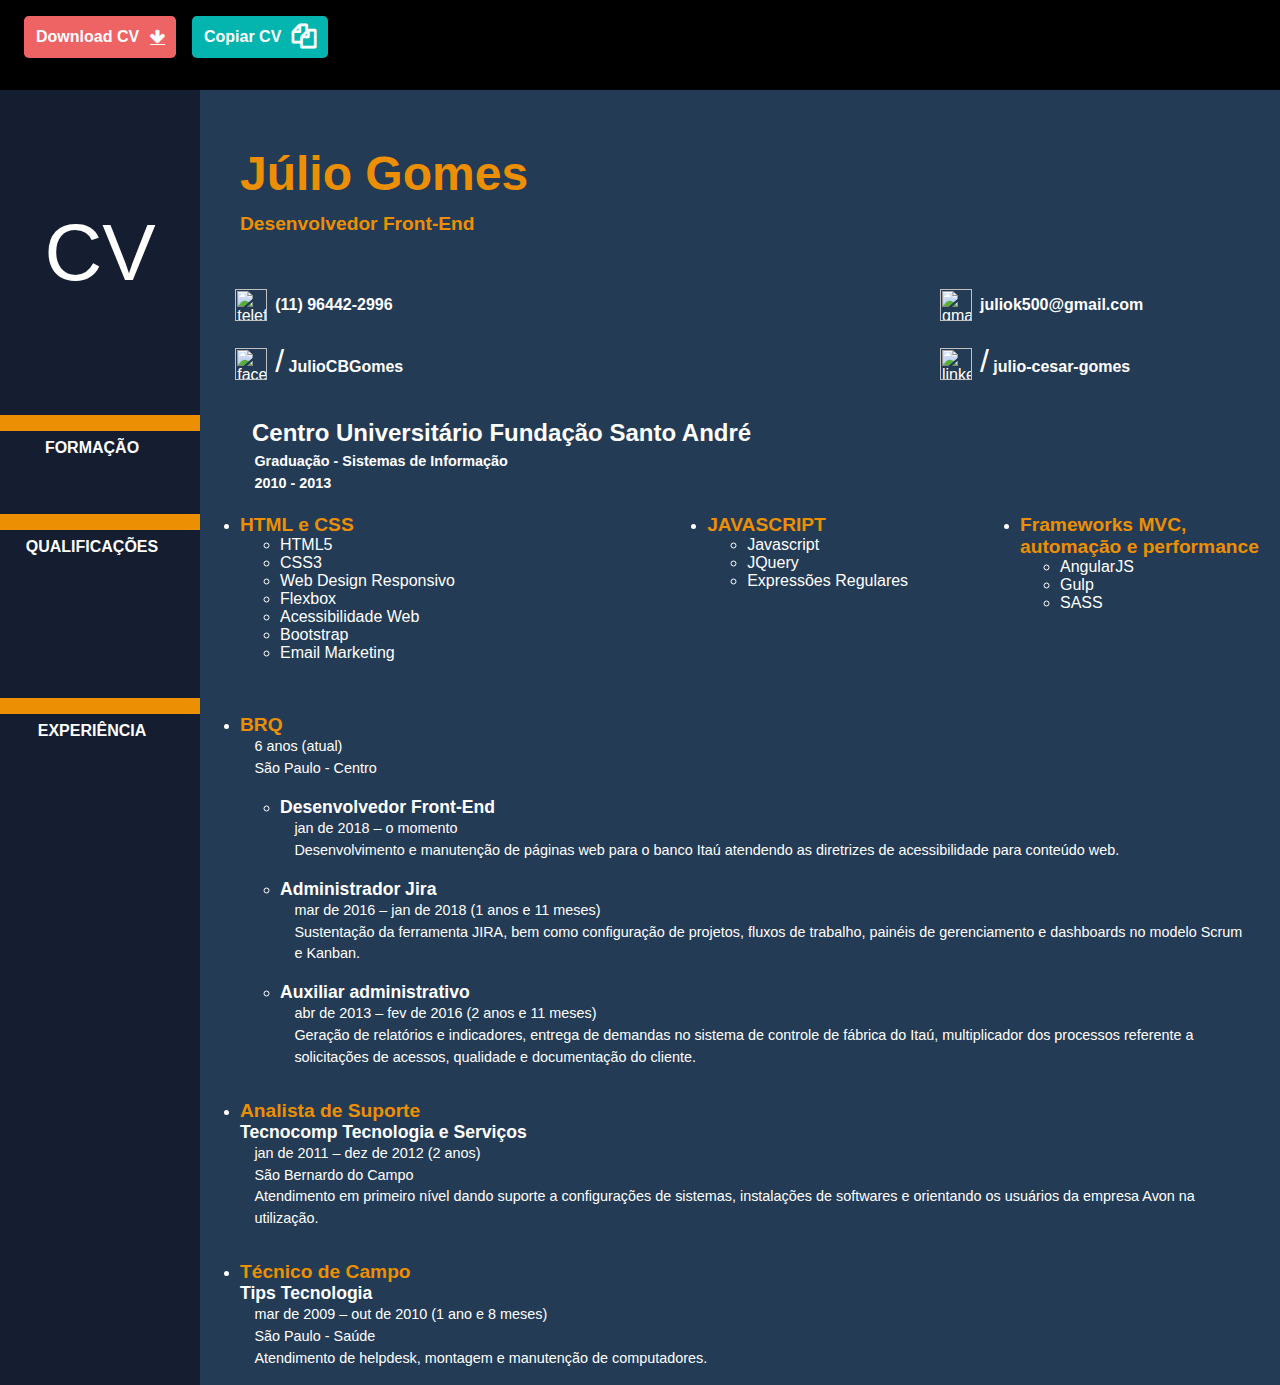
==== cv.html @ 5bc9f170 "upload fonts" ====
<html>

<head>
  <meta charset="utf-8">
  <meta name="viewport" content="width=device-width">
  <link rel="icon" href="img/favicon.ico">
  <title>.::CV - Júlio César::.</title>
  <link rel="stylesheet" href="fonts/css/fontello.css">
  <style>
    body {
      font-size: 16px;
      background-color: #000000;
      margin: 0;
    }
    table{
      font-family: sans-serif;
      color: #FFFFFF;
			margin-top: 3em;
    }
    .title {
      font-size: 3em;
      padding: 1em 0 0 0;
      color: #ED8F03;
    }

    .subtitle {
      font-size: 1.2em;
      padding: 0 0 2em 0;
      color: #ED8F03;
    }

    .contatos {
      font-weight: 600;
      line-height: 1.5em;
      padding: 1em 0;
    }

    img {
      width: 2em;
      height: 2em;
    }
    
    .padding-left{
      padding: 0 0 0 2.2em;
    }

    .cabecalho {
      font-weight: 600;
      padding: .5em 1em 0 0;
    }

    .height15 {
      height: 1em;
    }

    .height20 {
      height: 20px;
    }

    .desc {
      padding: 0 1em 0 2.5em;
    }
    .titulo-li{
      padding: 0em;
      font-weight: 600;
      font-size: 1.2em;
      color: #ED8F03;
    }
    .empresa{
      padding: 0;
      font-size: 1.1em;
      display: block;
			font-weight: 600;
    }
    p{
      font-size: .9em;
      padding: 0 1em;
      line-height: 1.5em;
      margin: 0em;
    }
    .padding-title{
      padding: 0 0 0 2.5em;
      font-weight: 600;
    }
    .padding-right{
      padding: 0 2em 0 1em;
    }
    .barra{
      font-size: 2em;
      font-weight: 100;
    }
    .padding-top{
      padding: 1em 0 0 0;
    }
		.padding-top-list{
			padding: 2em 0 0 0;
		}
		
    .formacao{
      font-weight: 600;
      font-size: 1.5em;
			padding: 0 .5em;
    }
    .desc-formacao{
      font-weight: 600;
      padding: 0 1em;
    }
    ul{
      color: #FFFFFF;
    }
    button{
			position: absolute;
			top: 1em;
			left: 12em;
			width: 8.5em;
			background-color: #04B4AE;
			outline: none;
			position: relative;
			border: 0;				
			padding: .75em;
			text-align: left;
			font-weight: 600;
			font-size: 1em;
			color: #FFFFFF;
			border-radius: .3em;
			cursor: pointer;
			z-index: 1;
			transition: background-color .5s ease;
		}		
		button:hover{
			background-color: rgba(4,180,174, 0.8);
		}
		button:hover + .tooltip{
			opacity: 1;
			margin-left: 0em;				
		}
		button::after{
			font-family: 'fontello';
			content: '\f0c5';												
			font-size: 1.5em;
			position: absolute;
			bottom: .4em;
			right: .5em;
		}			
		.anima-button::after{
			animation: animacao-button .5s ease;
		}

		@keyframes animacao-button{
			0%{
				opacity: 1;
			}
			33%{
				opacity: 0;
				transform: translateX(0);
			}
			66%{
				opacity: 0;
				transform: translateY(-1em);					
			}
			100%{
				opacity: 1;					
				transform: translateY(0);					
			}
		}
		.tooltip{
			position: absolute;
			top: 1em;
			left: 21em;
			width: 30em;
			height: 6.5em;
			border-radius: .2em;				
			background-color: rgba(4,180,174,0.5);
			font-size: 1em;
			font-weight: 600;
			text-align: left;
			padding: .5em 0 0 .8em;				
			font-family: sans-serif;							
			z-index: 0;
			color: #FFFFFF;
			opacity: 0;
			margin-left: -3em;
			transition: opacity .5s ease, margin-left .5s ease;
		}
		.tooltip::before{
			content: '';
			position: absolute;
			top: .8em;
			left: -1em;
			border-style: solid;
			border-width: .5em;
			border-color: transparent rgba(4,180,174,0.5) transparent transparent;				
		}
		@media (max-width: 890px){
			.tooltip{
				top: 5em;
				left: 11.5em;
				margin-left: 0;
				margin-top: -3em;
				transition: opacity .5s ease, margin-top .5s ease;
			}		
			.tooltip::before{
				top: -1em;
				left: .5em;
				border-color: transparent transparent rgba(4,180,174,0.5) transparent;				
			}
			
			button:hover + .tooltip{
				opacity: 1;
				margin-top: 0em;				
			}
		}
		.lista-tooltip{
			font-size: .9em;						
			padding-left: 1em;
			list-style: decimal;
		}
		.cv{
			font-size: 5em;				
		}
		#downloadCV{
			position: absolute;
			top: 1em;
			left: 1.5em;
			background-color: rgb(238,99,99); /*#04B4AE*/
			width: 8em;			
			padding: .75em;
			font-weight: 600;
			color: #FFFFFF;
			font-family: sans-serif;
			text-decoration: none;
			border-radius: .3em;
			transition: background-color .5s ease;
		}
		#downloadCV:hover{
			background-color: rgba(238,99,99, 0.8);
		}
		#downloadCV::after{
			font-family: 'fontello';
			content: '\e809';
			position: absolute;
			right: .7em;
			border-bottom: solid .05em;
		}
  </style>
</head>

<body>
	<a id="downloadCV" href="CV-Julio-Cesar.docx" download="CV-Julio-Cesar.docx">Download CV</a>
  <button id="btnCV" type="button">Copiar CV</button>
  <span id="tooltip" class="tooltip">Envie meu CV no formato de email marketing para algum amigo clicando no botão Copiar CV.
		<ul class="lista-tooltip">
			<li>Clique no botão Copiar CV.</li>
			<li>Crie um novo email e use as teclas de colar (CTRL+V) no corpo do email que irá enviar para seu amigo. Pronto!</li>				
		</ul>
		<a id="fechar" href="javascript:"></a>
  </span>
  <center>     
    <table id="tabela" cellpadding="0" cellspacing="0" border="0" bgcolor="#243B55" align="center" width="100%">
      <tbody>
        <tr>
					<td class="cv" align="center" rowspan="4" width="200" bgcolor="#141E30">CV</td>
					<td colspan="5" class="padding-title">
						<p class="title">Júlio Gomes</p>
						<p class="subtitle">Desenvolvedor Front-End</p>
					</td>
				</tr> 
        <tr>
          <td width="40" class="padding-left"><img src="https://png.icons8.com/color/2x/whatsapp.png" alt="telefone"></td>
          <td class="contatos" colspan="2">(11) 96442-2996</td>
          <td style="padding-left: 7.6em;" width="40"><img src="https://png.icons8.com/color/2x/gmail.png" alt="gmail"></td>
          <td class="contatos">juliok500@gmail.com</td>
        </tr>
        <tr>
          <td width="40" class="padding-left"><img src="https://png.icons8.com/color/2x/facebook.png" alt="facebook"></td>
          <td class="contatos" colspan="2"><span class="barra"> /</span> JulioCBGomes</td>
          <td style="padding-left: 7.6em;" width="40"><img src="https://png.icons8.com/color/2x/linkedin.png" alt="linkedin"></td>
          <td class="contatos"><span class="barra">/</span> julio-cesar-gomes</td>
        </tr>
        <tr class="height20"></tr>
        <tr>
          <td bgcolor="#ED8F03" class="height15"></td>
          <td rowspan="2" colspan="5" class="desc">
            <p class="formacao">Centro Universitário Fundação Santo André</p>
            <p class="desc-formacao">Graduação - Sistemas de Informação</p>
            <p class="desc-formacao">2010 - 2013</p>
          </td>
        </tr>
        <tr>
          <td class="cabecalho" valign="top" align="center" rowspan="2" bgcolor="#141E30">FORMAÇÃO</td>
        </tr>
        <tr class="height20"></tr>
        <tr>
          <td bgcolor="#ED8F03" class="height15"></td>
          <td rowspan="2" colspan="2">
            <ul>
              <li><span class="titulo-li">HTML e CSS</span></li>
              <ul>
                <li>HTML5</li>
                <li>CSS3</li>
                <li>Web Design Responsivo</li>
                <li>Flexbox</li>
                <li>Acessibilidade Web</li>
                <li>Bootstrap</li>
                <li>Email Marketing</li>
              </ul>
            </ul>
          </td>
          <td rowspan="2" colspan="2" valign="top">
            <ul>
              <li><span class="titulo-li">JAVASCRIPT</span></li>
              <ul>
                <li>Javascript</li>
                <li>JQuery</li>
                <li>Expressões Regulares</li>
              </ul>
            </ul>
          </td>
          <td rowspan="2" valign="top" width="300">
            <ul>
              <li><span class="titulo-li">Frameworks MVC, automação e performance</span></li>
              <ul>
                <li>AngularJS</li>
                <li>Gulp</li>
                <li>SASS</li>
              </ul>
            </ul>
          </td>
        </tr>
        <tr>
          <td class="cabecalho" valign="top" align="center" rowspan="2" bgcolor="#141E30">QUALIFICAÇÕES</td>
        </tr>
        <tr class="height20"></tr>
        <tr>
          <td bgcolor="#ED8F03" class="height15"></td>
          <td rowspan="2" colspan="5">
            <ul>
             <li class="padding-top"><span class="titulo-li">BRQ</span></li>
              <p>6 anos (atual)</p>
              <p>São Paulo - Centro</p>
              <ul>
                <li><span class="empresa padding-top">Desenvolvedor Front-End</span></li>
								<p>jan de 2018 – o momento</p>
								<p>Desenvolvimento e manutenção de páginas web para o banco Itaú atendendo as diretrizes de acessibilidade para conteúdo web.</p>
                  
								<li><span class="empresa padding-top">Administrador Jira</span></li>
								<p>mar de 2016 – jan de 2018 (1 anos e 11 meses)</p>
								<p class="padding-right">Sustentação da ferramenta JIRA, bem como configuração de projetos, fluxos de trabalho, painéis de gerenciamento e dashboards no modelo Scrum e Kanban.</p>
             
             		<li><span class="empresa padding-top">Auxiliar administrativo</span></li>
                <p>abr de 2013 – fev de 2016 (2 anos e 11 meses)</p>
                <p class="padding-right">Geração de relatórios e indicadores, entrega de demandas no sistema de controle de fábrica do Itaú, multiplicador dos processos referente a solicitações de acessos, qualidade e documentação do cliente.</p>
              </ul>
                
              <li class="padding-top-list"><span class="titulo-li">Analista de Suporte</span></li>
              <span class="empresa">Tecnocomp Tecnologia e Serviços</span>
							<p>jan de 2011 – dez de 2012 (2 anos)</p>
							<p>São Bernardo do Campo</p>
							<p class="padding-right">Atendimento em primeiro nível dando suporte a configurações de sistemas, instalações de softwares e orientando os usuários da empresa Avon na utilização.</p>
                
							<li class="padding-top-list"><span class="titulo-li">Técnico de Campo</span></li>
							<span class="empresa">Tips Tecnologia</span>
							<p>mar de 2009 – out de 2010 (1 ano e 8 meses)</p>
							<p>São Paulo - Saúde</p>
							<p>Atendimento de helpdesk, montagem e manutenção de computadores.</p>                
              
            </ul>
          </td>
        </tr>
        <tr>
          <td class="cabecalho" valign="top" align="center" bgcolor="#141E30">EXPERIÊNCIA</td>
        </tr>
      </tbody>
    </table>
  </center>
  <script src="https://code.jquery.com/jquery-3.3.1.min.js"></script>
  <script>		
			btnCV.addEventListener('click', animaButton)
			btnCV.addEventListener('click', copiaTabela)
			downloadCV.addEventListener('click', animaButton)		
		
			function selectElementContents(el) {
				var range;
				if (window.getSelection && document.createRange) {
					range = document.createRange();
					var sel = window.getSelection();
					range.selectNodeContents(el);
					sel.removeAllRanges();
					sel.addRange(range);
				}
			}

			function copiaTabela() {					
				selectElementContents(document.getElementById("tabela"));
				document.execCommand('copy');					
			}
		
			function animaButton(){
				var th = this;
				th.classList.add("anima-button");
				setTimeout(function(){ th.classList.remove("anima-button"); }, 500);
			}
		</script>
</body>

</html>
---- fonts/css/fontello.css ----
@font-face {
  font-family: 'fontello';
  src: url('../font/fontello.eot?64990547');
  src: url('../font/fontello.eot?64990547#iefix') format('embedded-opentype'),
       url('../font/fontello.woff2?64990547') format('woff2'),
       url('../font/fontello.woff?64990547') format('woff'),
       url('../font/fontello.ttf?64990547') format('truetype'),
       url('../font/fontello.svg?64990547#fontello') format('svg');
  font-weight: normal;
  font-style: normal;
}
/* Chrome hack: SVG is rendered more smooth in Windozze. 100% magic, uncomment if you need it. */
/* Note, that will break hinting! In other OS-es font will be not as sharp as it could be */
/*
@media screen and (-webkit-min-device-pixel-ratio:0) {
  @font-face {
    font-family: 'fontello';
    src: url('../font/fontello.svg?64990547#fontello') format('svg');
  }
}
*/
 
 [class^="icon-"]:before, [class*=" icon-"]:before {
  font-family: "fontello";
  font-style: normal;
  font-weight: normal;
  speak: none;
 
  display: inline-block;
  text-decoration: inherit;
  width: 1em;
  margin-right: .2em;
  text-align: center;
  /* opacity: .8; */
 
  /* For safety - reset parent styles, that can break glyph codes*/
  font-variant: normal;
  text-transform: none;
 
  /* fix buttons height, for twitter bootstrap */
  line-height: 1em;
 
  /* Animation center compensation - margins should be symmetric */
  /* remove if not needed */
  margin-left: .2em;
 
  /* you can be more comfortable with increased icons size */
  /* font-size: 120%; */
 
  /* Font smoothing. That was taken from TWBS */
  -webkit-font-smoothing: antialiased;
  -moz-osx-font-smoothing: grayscale;
 
  /* Uncomment for 3D effect */
  /* text-shadow: 1px 1px 1px rgba(127, 127, 127, 0.3); */
}
 
.icon-adjust:before { content: '\e800'; } /* '' */
.icon-briefcase:before { content: '\e801'; } /* '' */
.icon-book:before { content: '\e802'; } /* '' */
.icon-star:before { content: '\e803'; } /* '' */
.icon-star-empty:before { content: '\e804'; } /* '' */
.icon-flight:before { content: '\e805'; } /* '' */
.icon-down-open:before { content: '\e806'; } /* '' */
.icon-phone:before { content: '\e807'; } /* '' */
.icon-mail:before { content: '\e808'; } /* '' */
.icon-down-big:before { content: '\e809'; } /* '' */
.icon-cancel:before { content: '\e80a'; } /* '' */
.icon-up-big:before { content: '\e80b'; } /* '' */
.icon-facebook:before { content: '\f09a'; } /* '' */
.icon-docs:before { content: '\f0c5'; } /* '' */
.icon-mail-alt:before { content: '\f0e0'; } /* '' */
.icon-linkedin:before { content: '\f0e1'; } /* '' */
.icon-code:before { content: '\f121'; } /* '' */
.icon-rocket:before { content: '\f135'; } /* '' */
.icon-html5:before { content: '\f13b'; } /* '' */
.icon-css3:before { content: '\f13c'; } /* '' */
.icon-male:before { content: '\f183'; } /* '' */
.icon-graduation-cap:before { content: '\f19d'; } /* '' */
.icon-paper-plane:before { content: '\f1d8'; } /* '' */
.icon-whatsapp:before { content: '\f232'; } /* '' */
.icon-facebook-circled:before { content: '\f30d'; } /* '' */
.icon-linkedin-circled:before { content: '\f319'; } /* '' */
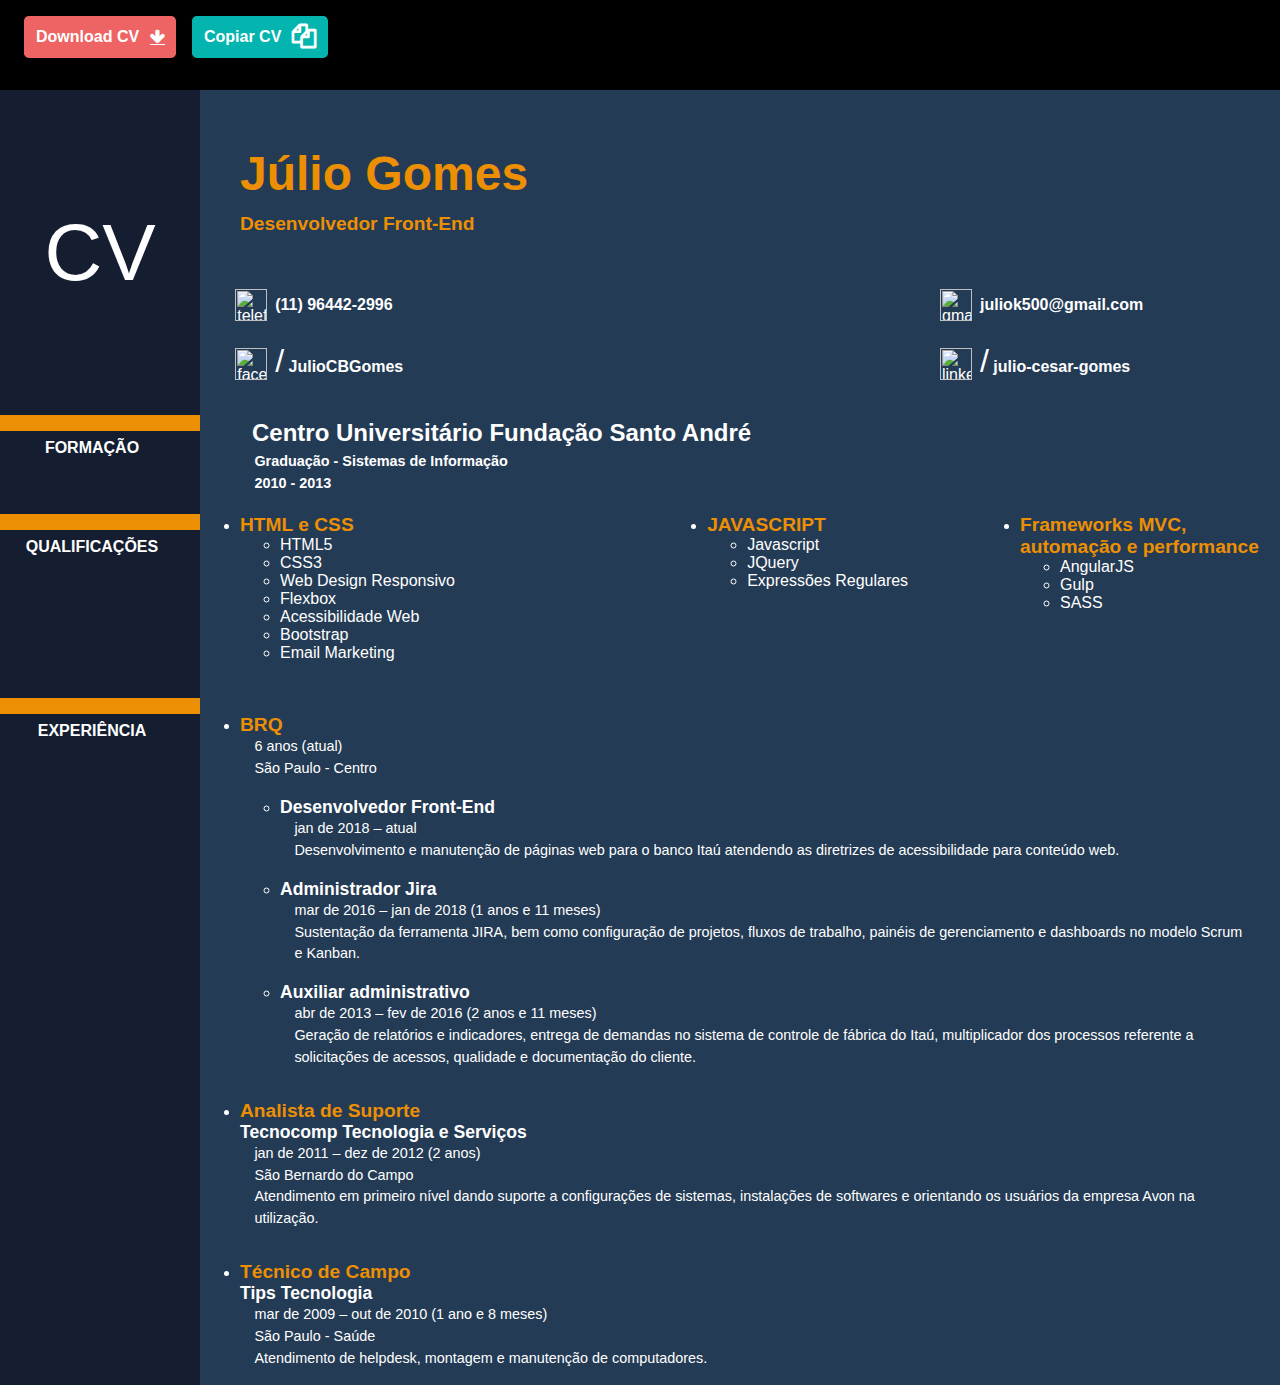
==== commit aba43988: "Update cv.html" ====
--- a/cv.html
+++ b/cv.html
@@ -340,7 +340,7 @@
               <p>São Paulo - Centro</p>
               <ul>
                 <li><span class="empresa padding-top">Desenvolvedor Front-End</span></li>
-								<p>jan de 2018 – o momento</p>
+								<p>jan de 2018 – atual</p>
 								<p>Desenvolvimento e manutenção de páginas web para o banco Itaú atendendo as diretrizes de acessibilidade para conteúdo web.</p>
                   
 								<li><span class="empresa padding-top">Administrador Jira</span></li>
@@ -403,4 +403,4 @@
 		</script>
 </body>
 
-</html>+</html>
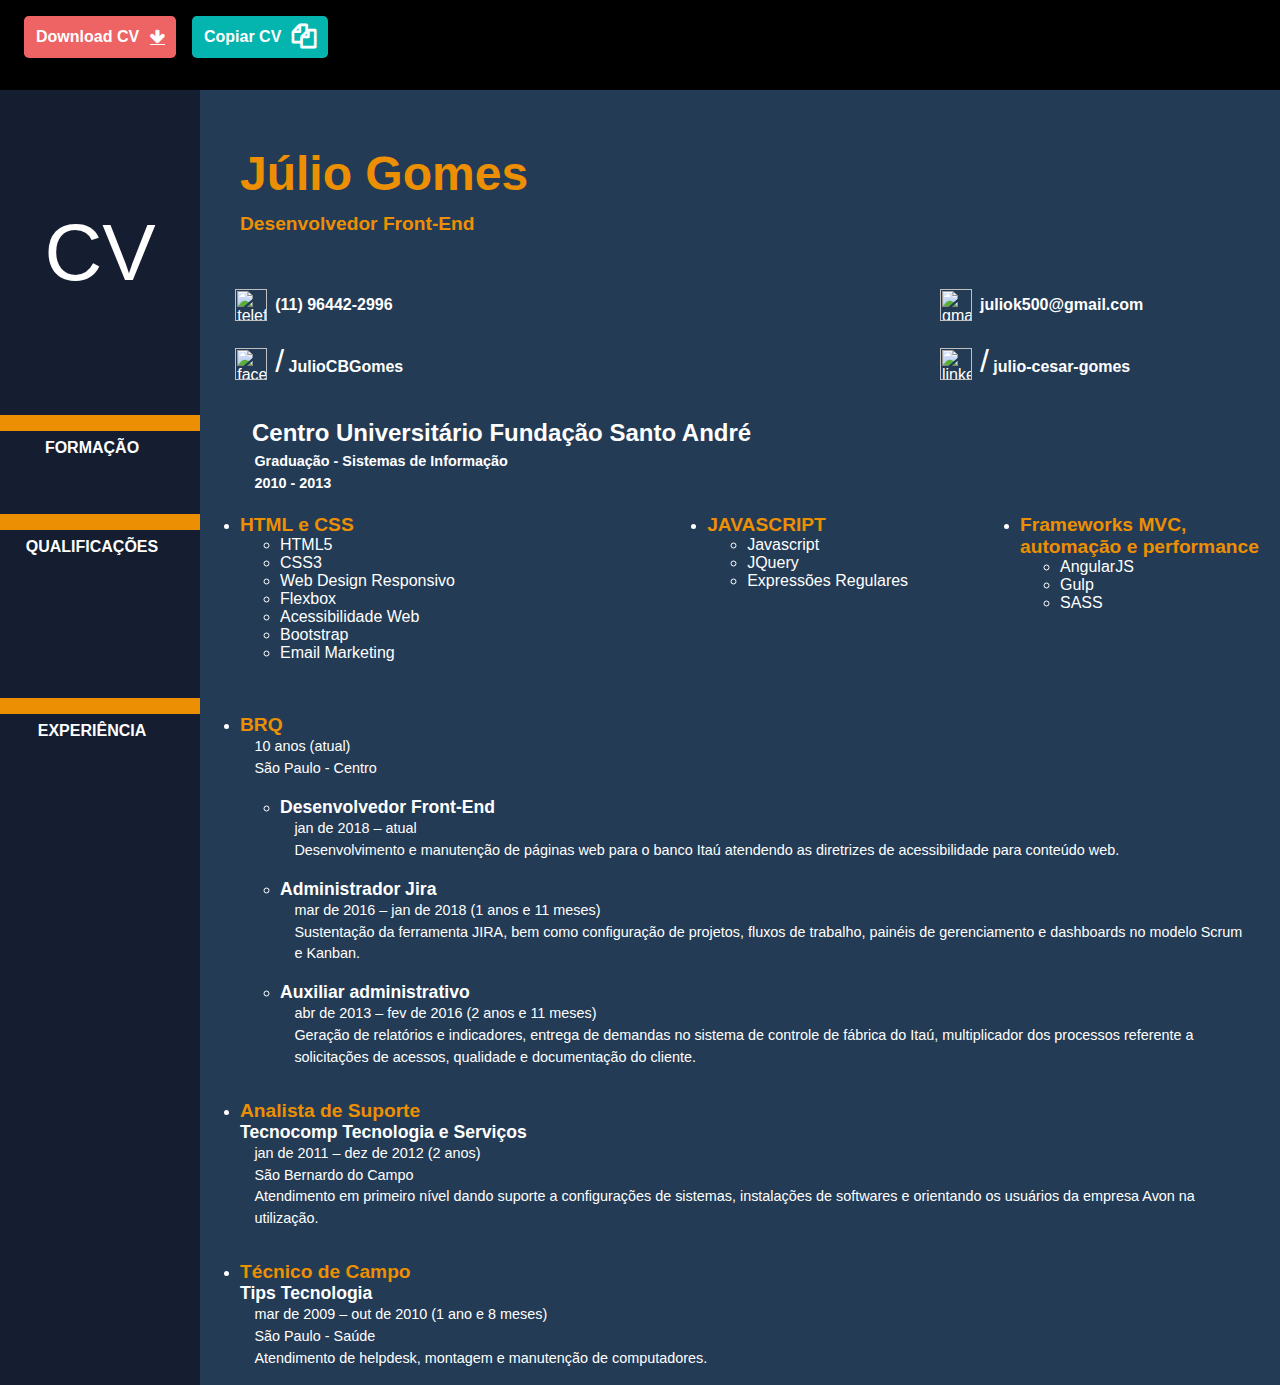
==== commit aa5c37a8: "Update cv.html" ====
--- a/cv.html
+++ b/cv.html
@@ -336,7 +336,7 @@
           <td rowspan="2" colspan="5">
             <ul>
              <li class="padding-top"><span class="titulo-li">BRQ</span></li>
-              <p>6 anos (atual)</p>
+              <p>10 anos (atual)</p>
               <p>São Paulo - Centro</p>
               <ul>
                 <li><span class="empresa padding-top">Desenvolvedor Front-End</span></li>
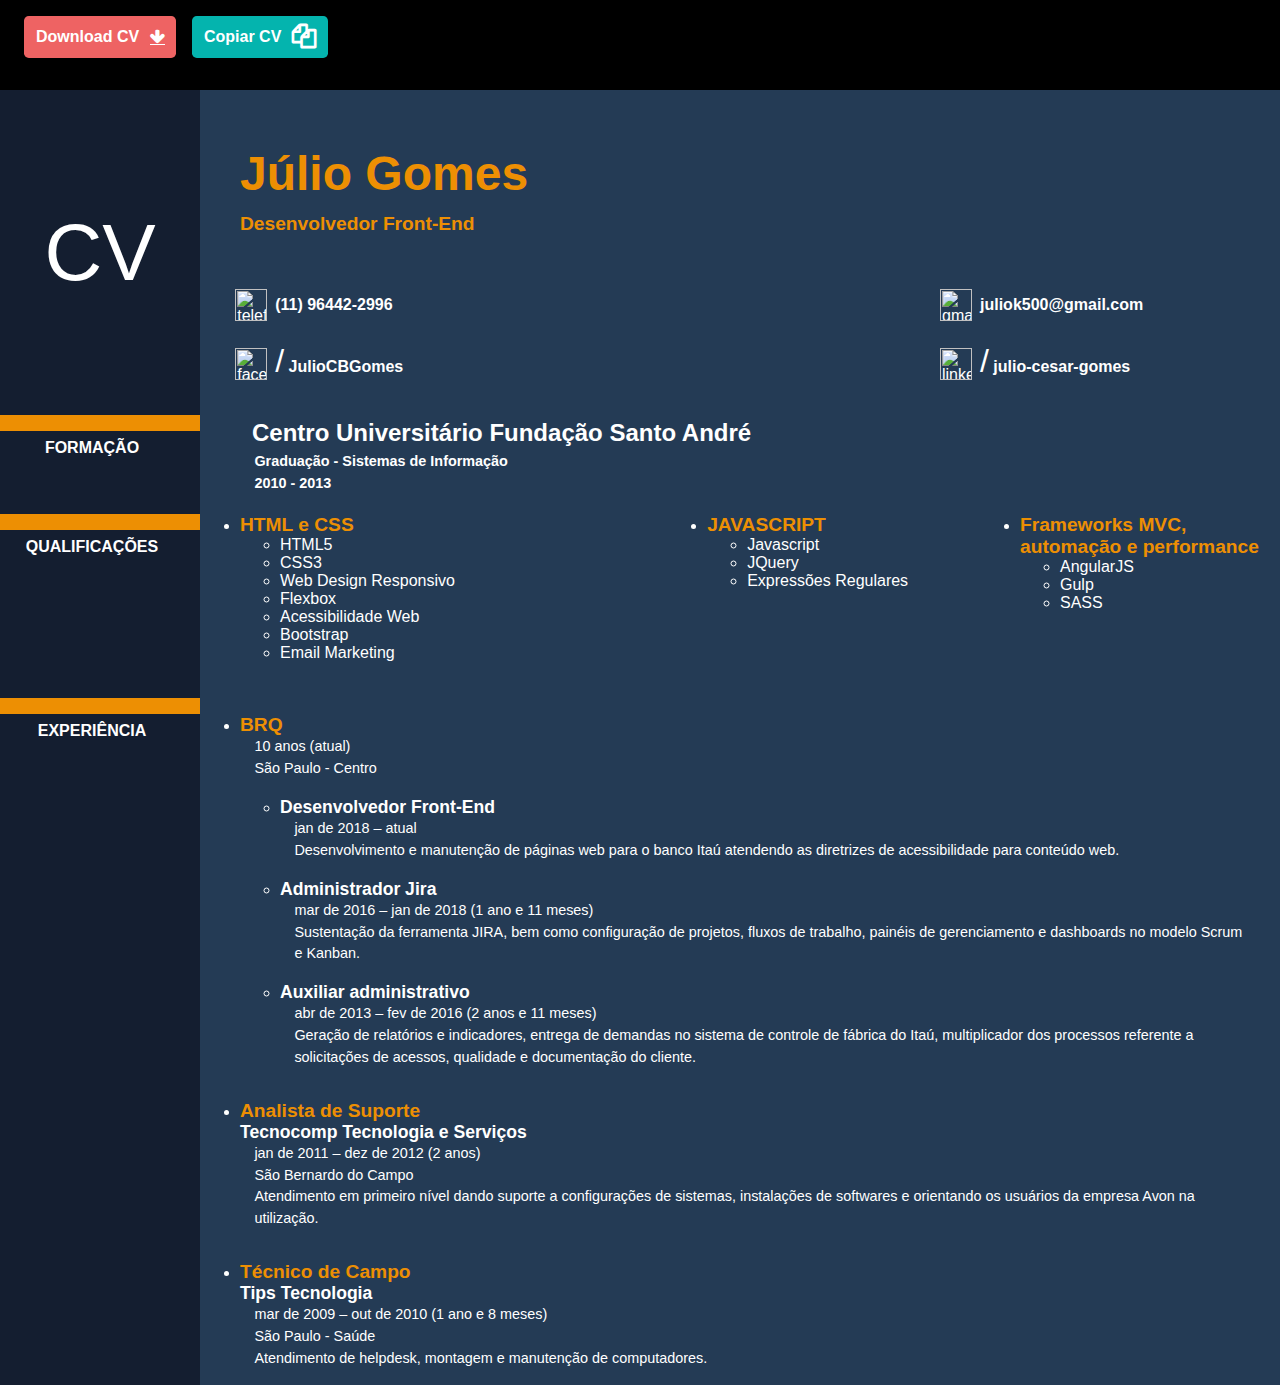
==== commit e78da3d3: "Update cv.html" ====
--- a/cv.html
+++ b/cv.html
@@ -344,7 +344,7 @@
 								<p>Desenvolvimento e manutenção de páginas web para o banco Itaú atendendo as diretrizes de acessibilidade para conteúdo web.</p>
                   
 								<li><span class="empresa padding-top">Administrador Jira</span></li>
-								<p>mar de 2016 – jan de 2018 (1 anos e 11 meses)</p>
+								<p>mar de 2016 – jan de 2018 (1 ano e 11 meses)</p>
 								<p class="padding-right">Sustentação da ferramenta JIRA, bem como configuração de projetos, fluxos de trabalho, painéis de gerenciamento e dashboards no modelo Scrum e Kanban.</p>
              
              		<li><span class="empresa padding-top">Auxiliar administrativo</span></li>
